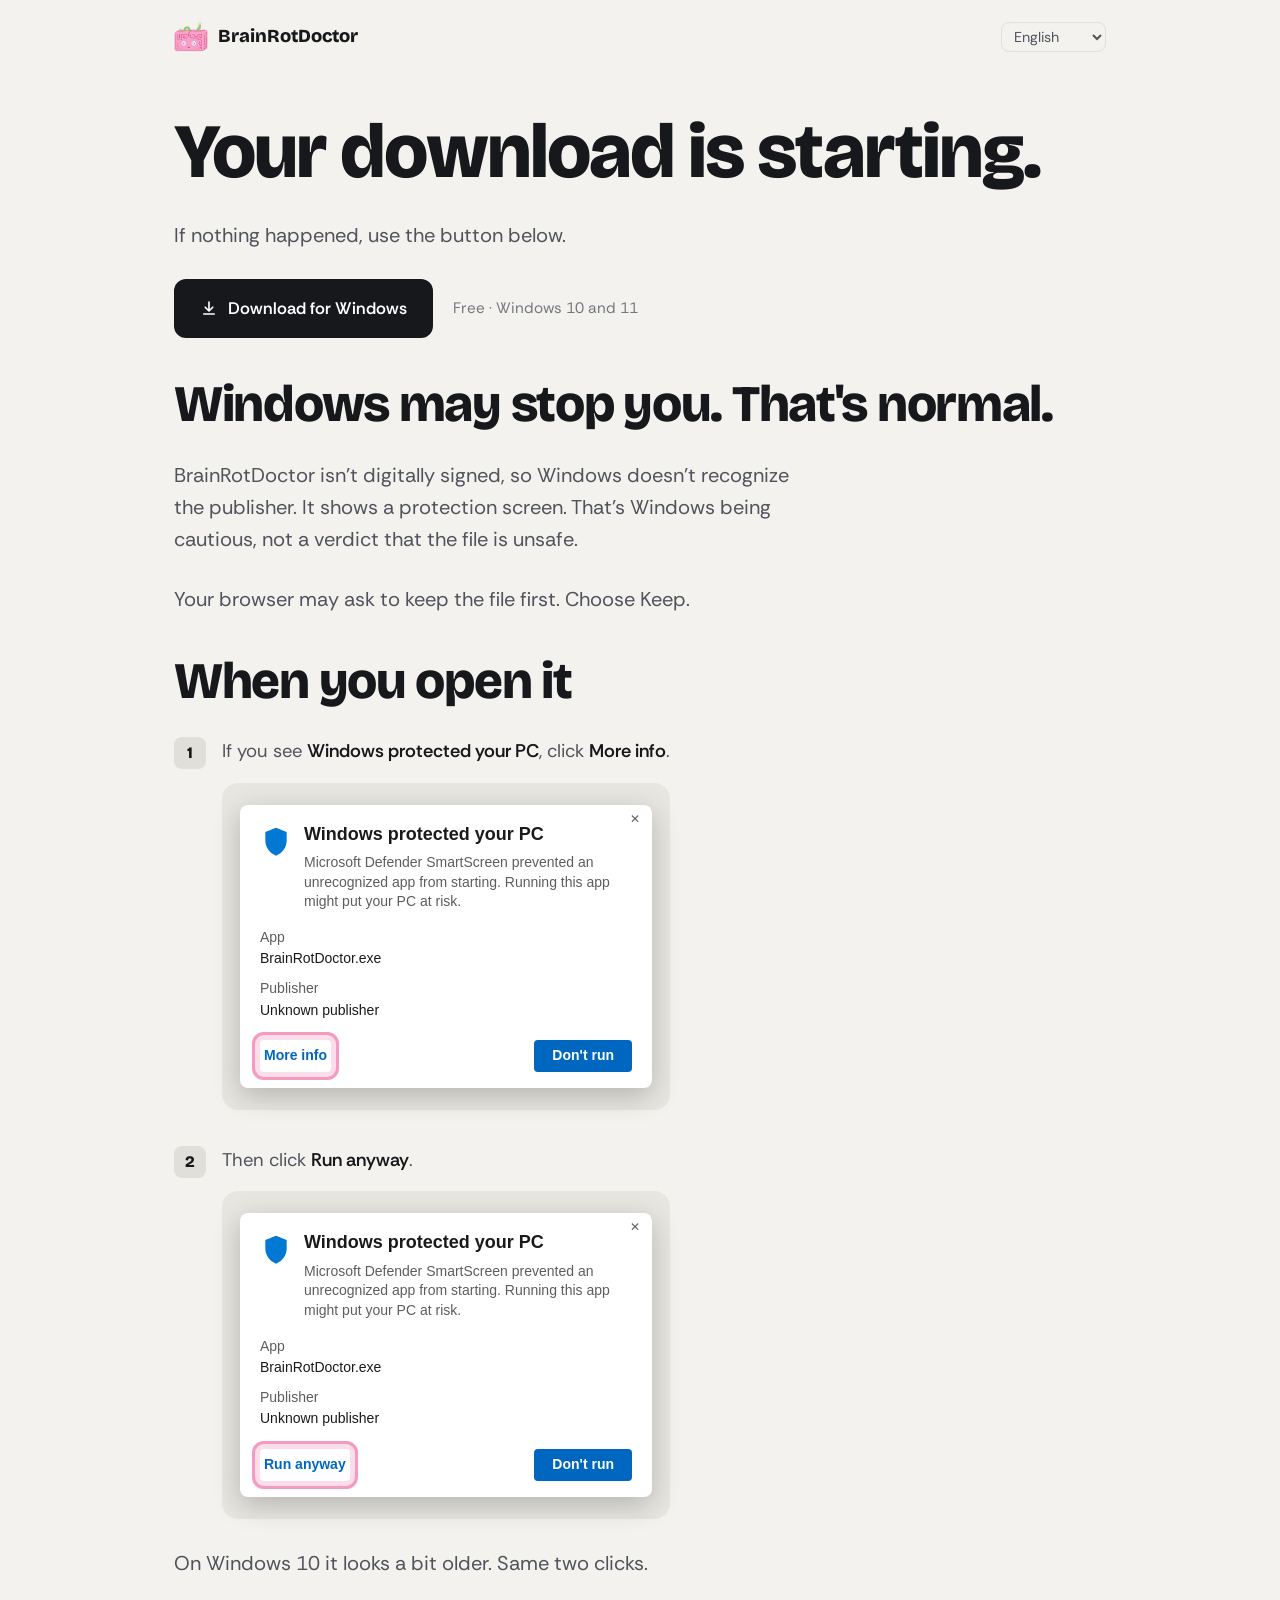
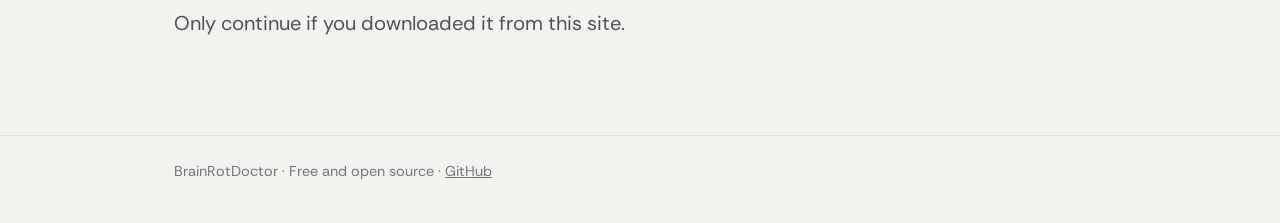
==== docs/download.html @ c675667b "Send downloads through a page that shows how to get past Windows protection" ====
<!doctype html>
<html lang="en">
<head>
  <meta charset="utf-8">
  <meta name="viewport" content="width=device-width, initial-scale=1">
  <title data-i18n="dl.meta.title">Download BrainRotDoctor</title>
  <meta name="description" content="Download BrainRotDoctor for Windows. The app is unsigned, so Windows may show a protection screen — that's normal.">
  <meta name="color-scheme" content="light dark">
  <link rel="icon" href="assets/favicon.ico" sizes="any">
  <link rel="icon" href="assets/icon-512.png" type="image/png">
  <link rel="apple-touch-icon" href="assets/apple-touch-icon.png">
  <meta property="og:title" content="Download BrainRotDoctor">
  <meta property="og:description" content="Free for Windows. The download starts on this page.">
  <meta property="og:image" content="https://llehn.github.io/BrainRotDoctor/assets/og-image.png">
  <meta property="og:type" content="website">
  <meta name="twitter:card" content="summary_large_image">
  <link rel="preconnect" href="https://fonts.googleapis.com">
  <link rel="preconnect" href="https://fonts.gstatic.com" crossorigin>
  <link href="https://fonts.googleapis.com/css2?family=Bricolage+Grotesque:opsz,wght@12..96,800&family=Rethink+Sans:wght@400;600&display=swap" rel="stylesheet">
  <link rel="stylesheet" href="styles.css">
</head>
<body>
  <header class="nav">
    <div class="wrap">
      <a class="brand" href="index.html"><img src="assets/icon-512.png" width="34" height="34" alt=""><span>BrainRotDoctor</span></a>
      <select id="langsel" class="lang" aria-label="Language"></select>
    </div>
  </header>

  <main class="dl">
    <div class="wrap">
      <h1 data-i18n="dl.h1">Your download is starting.</h1>
      <p class="lead" data-i18n="dl.ifnot">If nothing happened, use the button below.</p>
      <div class="get">
        <a class="btn" id="dl-btn" href="https://github.com/llehn/BrainRotDoctor/releases/latest/download/BrainRotDoctor.exe"><svg aria-hidden="true" viewBox="0 0 24 24"><path d="M12 4v12m0 0-5-5m5 5 5-5M5 20h14"/></svg><span data-i18n="download">Download for Windows</span></a>
        <small data-i18n="free">Free · Windows 10 and 11</small>
      </div>

      <h2 data-i18n="dl.why.title">Windows may stop you. That's normal.</h2>
      <p class="lead" data-i18n="dl.why">BrainRotDoctor isn't digitally signed, so Windows doesn't recognize the publisher. It shows a protection screen. That's Windows being cautious, not a verdict that the file is unsafe.</p>
      <p class="lead" data-i18n="dl.browser">Your browser may ask to keep the file first. Choose Keep.</p>

      <h2 data-i18n="dl.steps.title">When you open it</h2>
      <ol class="howto">
        <li>
          <p data-i18n="dl.step1">If you see <b>Windows protected your PC</b>, click <b>More info</b>.</p>
          <div class="ss" aria-hidden="true">
            <div class="ss-win">
              <span class="ss-x">✕</span>
              <div class="ss-head">
                <svg class="ss-shield" viewBox="0 0 24 24"><path fill="#0078D4" d="M12 2 4 5.2v6.5c0 5.1 3.4 9.7 8 11.3 4.6-1.6 8-6.2 8-11.3V5.2L12 2z"/></svg>
                <div>
                  <p class="ss-title" data-i18n="ss.title">Windows protected your PC</p>
                  <p class="ss-body" data-i18n="ss.body">Microsoft Defender SmartScreen prevented an unrecognized app from starting. Running this app might put your PC at risk.</p>
                </div>
              </div>
              <dl class="ss-meta">
                <dt data-i18n="ss.app">App</dt>
                <dd>BrainRotDoctor.exe</dd>
                <dt data-i18n="ss.publisher">Publisher</dt>
                <dd data-i18n="ss.unknown">Unknown publisher</dd>
              </dl>
              <div class="ss-actions">
                <span class="ss-link ss-hit" data-i18n="ss.more">More info</span>
                <span class="ss-dont" data-i18n="ss.dont">Don't run</span>
              </div>
            </div>
          </div>
        </li>
        <li>
          <p data-i18n="dl.step2">Then click <b>Run anyway</b>.</p>
          <div class="ss" aria-hidden="true">
            <div class="ss-win">
              <span class="ss-x">✕</span>
              <div class="ss-head">
                <svg class="ss-shield" viewBox="0 0 24 24"><path fill="#0078D4" d="M12 2 4 5.2v6.5c0 5.1 3.4 9.7 8 11.3 4.6-1.6 8-6.2 8-11.3V5.2L12 2z"/></svg>
                <div>
                  <p class="ss-title" data-i18n="ss.title">Windows protected your PC</p>
                  <p class="ss-body" data-i18n="ss.body">Microsoft Defender SmartScreen prevented an unrecognized app from starting. Running this app might put your PC at risk.</p>
                </div>
              </div>
              <dl class="ss-meta">
                <dt data-i18n="ss.app">App</dt>
                <dd>BrainRotDoctor.exe</dd>
                <dt data-i18n="ss.publisher">Publisher</dt>
                <dd data-i18n="ss.unknown">Unknown publisher</dd>
              </dl>
              <div class="ss-actions">
                <span class="ss-link ss-hit" data-i18n="ss.run">Run anyway</span>
                <span class="ss-dont" data-i18n="ss.dont">Don't run</span>
              </div>
            </div>
          </div>
        </li>
      </ol>
      <p class="lead" data-i18n="dl.win10">On Windows 10 it looks a bit older. Same two clicks.</p>
      <p class="lead" data-i18n="dl.trust">Only continue if you downloaded it from this site.</p>
    </div>
  </main>

  <footer class="footer">
    <div class="wrap">
      <span data-i18n="footer">BrainRotDoctor · Free and open source · <a href="https://github.com/llehn/BrainRotDoctor">GitHub</a></span>
    </div>
  </footer>

  <script src="i18n.js"></script>
  <script>
    (function () {
      var btn = document.getElementById("dl-btn");
      if (!btn) return;
      function start() {
        var iframe = document.createElement("iframe");
        iframe.setAttribute("aria-hidden", "true");
        iframe.style.display = "none";
        iframe.src = btn.href;
        document.body.appendChild(iframe);
      }
      if (document.readyState === "complete") start();
      else window.addEventListener("load", start);
    })();
  </script>
</body>
</html>
---- docs/styles.css ----
/* BrainRotDoctor site. Three beats in one column: recognise the problem, see the
   promise, see why it holds. Colours follow the app (warm greys, teal accent) and
   the brain (pink). Light and dark follow the system, as the app does. */

:root {
  --bg: #F3F2EF;
  --line: #E1DFD9;
  --fg: #17181B;
  --fg-2: #50535B;
  --fg-3: #74777F;
  --accent: #0B6B63;
  --pink: #F59AC0;
  --btn: #17181B;
  --btn-fg: #FFFFFF;
  --display: "Bricolage Grotesque", "Segoe UI", system-ui, sans-serif;
  --body: "Rethink Sans", "Segoe UI", system-ui, sans-serif;
  color-scheme: light dark;
}

@media (prefers-color-scheme: dark) {
  :root {
    --bg: #16171A;
    --line: #303137;
    --fg: #EDEDEF;
    --fg-2: #B5B7BE;
    --fg-3: #8D9098;
    --accent: #3BB0A1;
    --btn: #EDEDEF;
    --btn-fg: #16171A;
  }
}

* { box-sizing: border-box; }
html { scroll-behavior: smooth; }
@media (prefers-reduced-motion: reduce) { html { scroll-behavior: auto; } }
body {
  margin: 0;
  background: var(--bg);
  color: var(--fg);
  font-family: var(--body);
  font-size: 18px;
  line-height: 1.6;
  -webkit-font-smoothing: antialiased;
}
img { max-width: 100%; height: auto; display: block; }
a { color: inherit; }
p { margin: 0; }
:focus-visible { outline: 2px solid var(--accent); outline-offset: 3px; border-radius: 6px; }

.wrap { max-width: 980px; margin-inline: auto; padding-inline: 24px; }
@media (max-width: 480px) { .wrap { padding-inline: 16px; } }

h1, h2 { font-family: var(--display); font-weight: 800; margin: 0; text-wrap: balance; letter-spacing: -.025em; }
h1 { font-size: clamp(2.6rem, 7vw, 4.8rem); line-height: 1; }
h2 { font-size: clamp(2rem, 4.6vw, 3.2rem); line-height: 1.05; }

/* Nav */
.nav { padding-block: 20px; }
.nav .wrap { display: flex; align-items: center; justify-content: space-between; gap: 16px; }
.brand { display: flex; align-items: center; gap: 10px; text-decoration: none; font-family: var(--display); font-weight: 800; font-size: 1.15rem; }
.brand img { width: 34px; height: 34px; }
.lang { font: inherit; font-size: .9rem; color: var(--fg-2); background: transparent; border: 1px solid var(--line); border-radius: 8px; padding: 4px 8px; }

/* Download */
.btn {
  display: inline-flex; align-items: center; gap: 10px;
  padding: 16px 26px; border-radius: 12px; text-decoration: none;
  font-weight: 600; font-size: 1.05rem;
  background: var(--btn); color: var(--btn-fg);
  transition: transform .15s ease;
}
.btn:hover { transform: translateY(-1px); }
.btn svg { width: 18px; height: 18px; fill: none; stroke: currentColor; stroke-width: 2.2; stroke-linecap: round; stroke-linejoin: round; }
@media (prefers-reduced-motion: reduce) { .btn { transition: none; } .btn:hover { transform: none; } }
.get { display: flex; flex-wrap: wrap; align-items: center; gap: 12px 20px; }
.get small { font-size: .95rem; color: var(--fg-3); }

/* The problem and the promise */
.hero { display: grid; grid-template-columns: minmax(0, 1.5fr) minmax(0, 1fr); gap: 40px; align-items: center; padding-block: 56px 96px; }
.hero-copy { display: grid; gap: 28px; }
.recognise, .promise { font-size: 1.25rem; color: var(--fg-2); max-width: 28em; }
.promise b { color: var(--fg); font-weight: 600; }
.hero-art { display: grid; place-items: center; }
.hero-art img { width: min(100%, 360px); filter: drop-shadow(0 24px 30px rgba(184, 63, 122, .18)); }
@media (max-width: 760px) {
  .hero { grid-template-columns: 1fr; padding-block: 16px 72px; }
  .hero-art { order: -1; justify-items: start; }
  .hero-art img { width: 140px; }
}

/* Why it holds */
.holds { padding-block: 88px; border-top: 1px solid var(--line); }
.holds .wrap { display: grid; gap: 28px; }
.holds p { font-size: 1.25rem; color: var(--fg-2); max-width: 32em; }
.holds p b { color: var(--fg); font-weight: 600; }
.holds h2 span { box-shadow: inset 0 -.28em 0 color-mix(in srgb, var(--pink) 55%, transparent); }

/* Get it */
.closer { padding-block: 72px 96px; border-top: 1px solid var(--line); }
.closer .wrap { display: grid; gap: 28px; justify-items: start; }

.footer { padding-block: 24px 40px; border-top: 1px solid var(--line); font-size: .9rem; color: var(--fg-3); }

/* Download landing page */
.dl { padding-block: 40px 96px; }
.dl .wrap { display: grid; gap: 28px; justify-items: start; }
.dl .lead { font-size: 1.25rem; color: var(--fg-2); max-width: 32em; }
.dl h2 { padding-top: 12px; }
.howto {
  margin: 0;
  padding: 0;
  list-style: none;
  display: grid;
  gap: 36px;
  counter-reset: step;
  width: 100%;
}
.howto li {
  counter-increment: step;
  position: relative;
  padding-left: 48px;
  display: grid;
  gap: 16px;
  font-size: 1.15rem;
  color: var(--fg-2);
  max-width: 36em;
}
.howto li > p { margin: 0; }
.howto li b { color: var(--fg); font-weight: 600; }
.howto li::before {
  content: counter(step);
  position: absolute;
  left: 0;
  top: 0;
  width: 32px;
  height: 32px;
  border-radius: 8px;
  background: var(--line);
  color: var(--fg);
  font-family: var(--display);
  font-weight: 800;
  font-size: 1rem;
  display: grid;
  place-items: center;
}

/* Windows SmartScreen replica — stays light, like the real dialog */
.ss {
  background: color-mix(in srgb, var(--line) 65%, var(--bg));
  padding: 22px 18px;
  border-radius: 16px;
  max-width: 28rem;
}
.ss-win {
  position: relative;
  background: #fff;
  color: #1a1a1a;
  color-scheme: light;
  border-radius: 8px;
  box-shadow: 0 8px 28px rgba(0, 0, 0, .22);
  padding: 18px 20px 16px;
  font-family: "Segoe UI Variable Text", "Segoe UI", "Segoe UI Emoji", sans-serif;
  font-size: 14px;
  line-height: 1.4;
}
.ss-x {
  position: absolute;
  top: 8px;
  right: 12px;
  color: #5d5d5d;
  font-size: 12px;
  line-height: 1;
}
.ss-head { display: grid; grid-template-columns: 32px 1fr; gap: 12px; padding-right: 16px; }
.ss-shield { width: 32px; height: 32px; margin-top: 2px; }
.ss-title { font-size: 18px; font-weight: 600; line-height: 1.25; margin: 0 0 8px; }
.ss-body { margin: 0; color: #5d5d5d; }
.ss-meta {
  margin: 16px 0 0;
  padding: 0;
  display: grid;
  gap: 2px;
}
.ss-meta dt { color: #5d5d5d; font-weight: 400; }
.ss-meta dd { margin: 0 0 8px; }
.ss-meta dd:last-child { margin-bottom: 0; }
.ss-actions {
  display: flex;
  align-items: center;
  justify-content: space-between;
  gap: 12px;
  margin-top: 20px;
}
.ss-link { color: #0067c0; font-weight: 600; padding: 6px 4px; }
.ss-dont {
  background: #0067c0;
  color: #fff;
  font-weight: 600;
  padding: 6px 18px;
  border-radius: 4px;
  white-space: nowrap;
}
.ss-hit {
  outline: 3px solid #F59AC0;
  outline-offset: 5px;
  border-radius: 4px;
  box-shadow: 0 0 0 8px color-mix(in srgb, #F59AC0 32%, transparent);
}
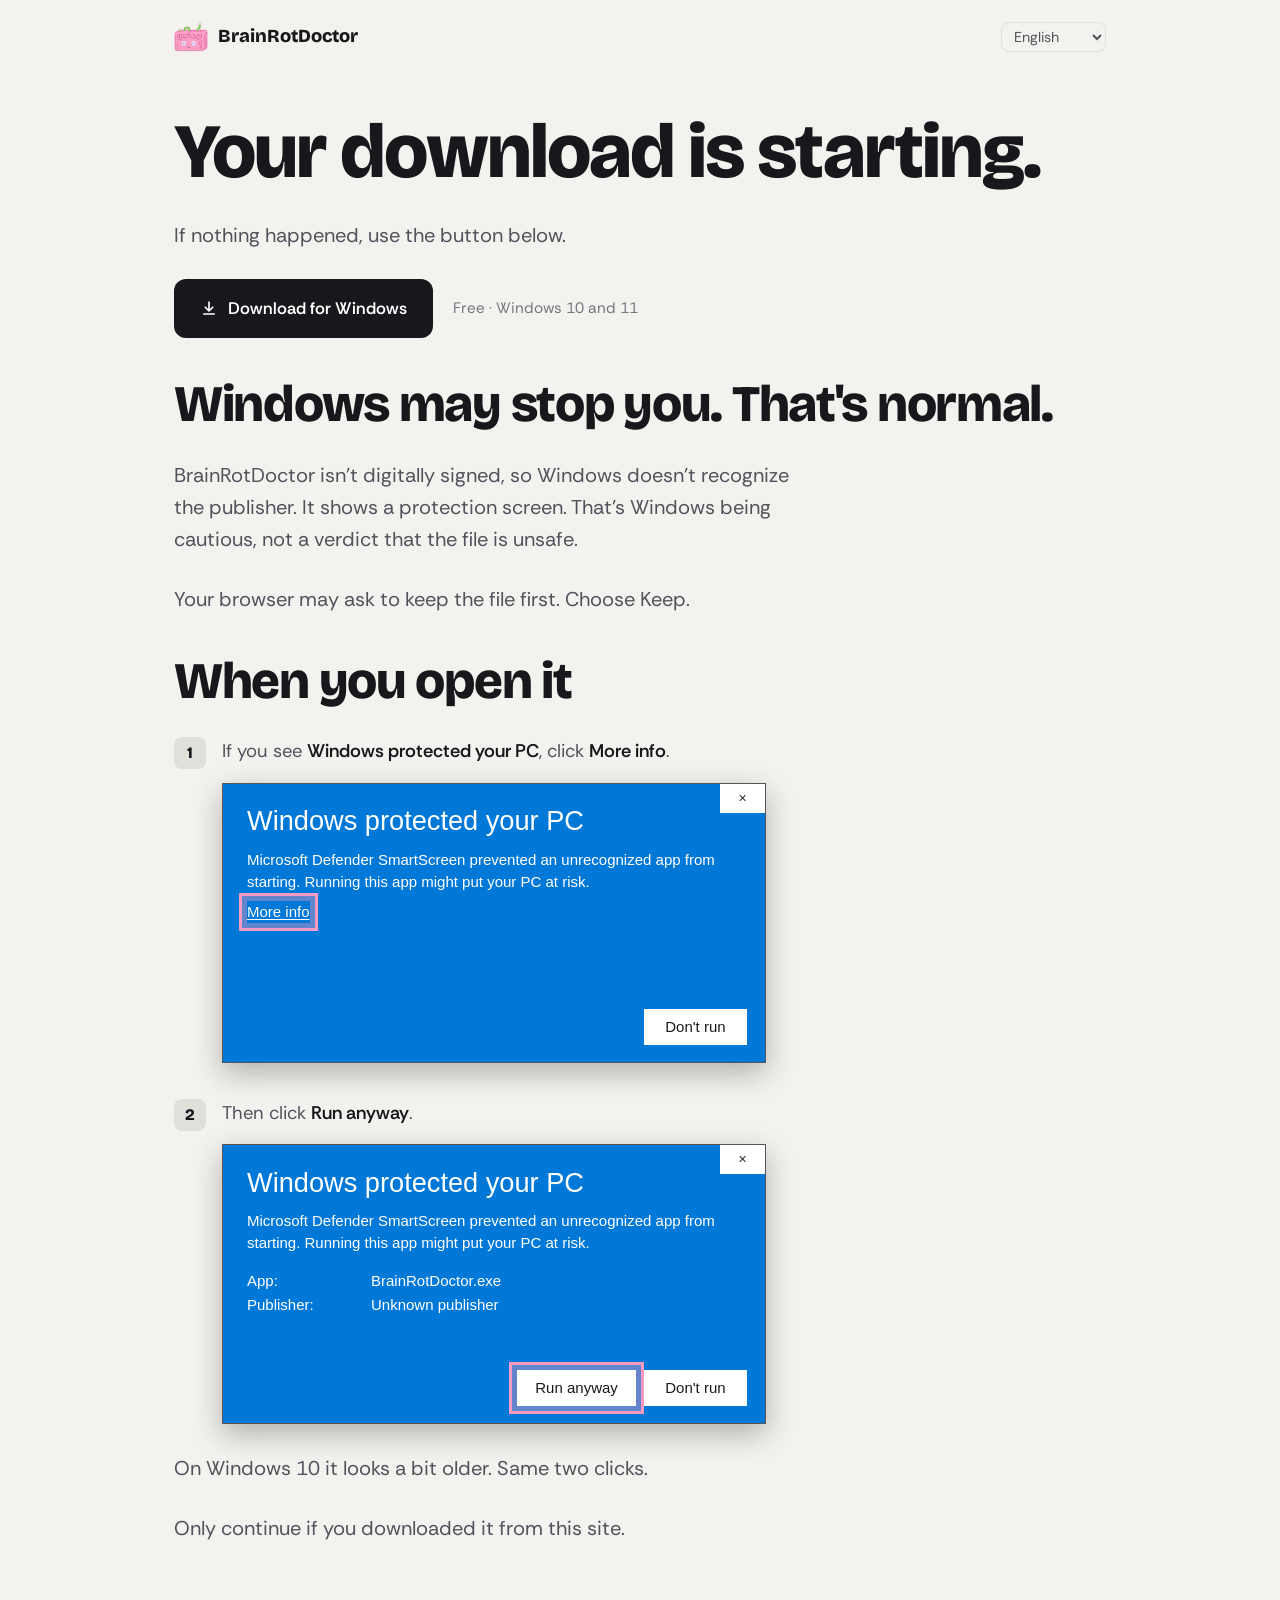
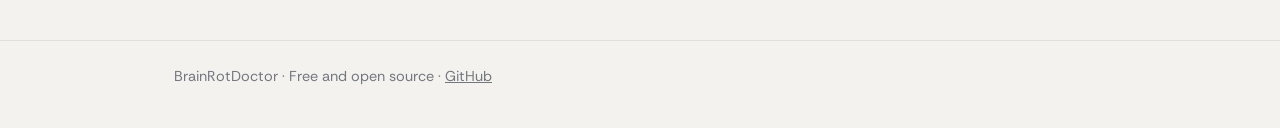
==== commit c1b5d496: "Make the Windows warning look like the real blue SmartScreen window" ====
--- a/docs/download.html
+++ b/docs/download.html
@@ -47,22 +47,11 @@
           <div class="ss" aria-hidden="true">
             <div class="ss-win">
               <span class="ss-x">✕</span>
-              <div class="ss-head">
-                <svg class="ss-shield" viewBox="0 0 24 24"><path fill="#0078D4" d="M12 2 4 5.2v6.5c0 5.1 3.4 9.7 8 11.3 4.6-1.6 8-6.2 8-11.3V5.2L12 2z"/></svg>
-                <div>
-                  <p class="ss-title" data-i18n="ss.title">Windows protected your PC</p>
-                  <p class="ss-body" data-i18n="ss.body">Microsoft Defender SmartScreen prevented an unrecognized app from starting. Running this app might put your PC at risk.</p>
-                </div>
-              </div>
-              <dl class="ss-meta">
-                <dt data-i18n="ss.app">App</dt>
-                <dd>BrainRotDoctor.exe</dd>
-                <dt data-i18n="ss.publisher">Publisher</dt>
-                <dd data-i18n="ss.unknown">Unknown publisher</dd>
-              </dl>
+              <p class="ss-title" data-i18n="ss.title">Windows protected your PC</p>
+              <p class="ss-body" data-i18n="ss.body">Microsoft Defender SmartScreen prevented an unrecognized app from starting. Running this app might put your PC at risk.</p>
+              <p class="ss-more ss-hit" data-i18n="ss.more">More info</p>
               <div class="ss-actions">
-                <span class="ss-link ss-hit" data-i18n="ss.more">More info</span>
-                <span class="ss-dont" data-i18n="ss.dont">Don't run</span>
+                <span class="ss-btn" data-i18n="ss.dont">Don't run</span>
               </div>
             </div>
           </div>
@@ -72,13 +61,8 @@
           <div class="ss" aria-hidden="true">
             <div class="ss-win">
               <span class="ss-x">✕</span>
-              <div class="ss-head">
-                <svg class="ss-shield" viewBox="0 0 24 24"><path fill="#0078D4" d="M12 2 4 5.2v6.5c0 5.1 3.4 9.7 8 11.3 4.6-1.6 8-6.2 8-11.3V5.2L12 2z"/></svg>
-                <div>
-                  <p class="ss-title" data-i18n="ss.title">Windows protected your PC</p>
-                  <p class="ss-body" data-i18n="ss.body">Microsoft Defender SmartScreen prevented an unrecognized app from starting. Running this app might put your PC at risk.</p>
-                </div>
-              </div>
+              <p class="ss-title" data-i18n="ss.title">Windows protected your PC</p>
+              <p class="ss-body" data-i18n="ss.body">Microsoft Defender SmartScreen prevented an unrecognized app from starting. Running this app might put your PC at risk.</p>
               <dl class="ss-meta">
                 <dt data-i18n="ss.app">App</dt>
                 <dd>BrainRotDoctor.exe</dd>
@@ -86,8 +70,8 @@
                 <dd data-i18n="ss.unknown">Unknown publisher</dd>
               </dl>
               <div class="ss-actions">
-                <span class="ss-link ss-hit" data-i18n="ss.run">Run anyway</span>
-                <span class="ss-dont" data-i18n="ss.dont">Don't run</span>
+                <span class="ss-btn ss-hit" data-i18n="ss.run">Run anyway</span>
+                <span class="ss-btn" data-i18n="ss.dont">Don't run</span>
               </div>
             </div>
           </div>
--- a/docs/styles.css
+++ b/docs/styles.css
@@ -144,65 +144,89 @@
   place-items: center;
 }
 
-/* Windows SmartScreen replica — stays light, like the real dialog */
+/* Windows SmartScreen replica — the real dialog is a blue window */
 .ss {
-  background: color-mix(in srgb, var(--line) 65%, var(--bg));
-  padding: 22px 18px;
-  border-radius: 16px;
-  max-width: 28rem;
+  width: 100%;
+  max-width: 34rem;
 }
 .ss-win {
   position: relative;
+  min-height: 17.5rem;
+  background: #0078D7;
+  color: #fff;
+  color-scheme: light;
+  border: 1px solid #555;
+  box-shadow: 0 10px 28px rgba(0, 0, 0, .28);
+  font-family: "Segoe UI", "Segoe UI Emoji", sans-serif;
+  font-size: 15px;
+  line-height: 1.45;
+  padding: 1.35rem 1.5rem 4.2rem;
+}
+.ss-x {
+  position: absolute;
+  top: 0;
+  right: 0;
+  width: 45px;
+  height: 29px;
+  background: #fff;
+  color: #333;
+  display: grid;
+  place-items: center;
+  font-size: 11px;
+  line-height: 1;
+}
+.ss-title {
+  margin: 0 2.5rem .7rem 0;
+  font-size: 1.7rem;
+  font-weight: 300;
+  letter-spacing: 0;
+  line-height: 1.2;
+  font-family: "Segoe UI Light", "Segoe UI", sans-serif;
+}
+.ss-body {
+  margin: 0;
+  max-width: 36em;
+  font-weight: 400;
+}
+.ss-more {
+  display: inline-block;
+  margin: .55rem 0 0;
+  color: #fff;
+  text-decoration: underline;
+  text-underline-offset: 2px;
+  font-weight: 400;
+}
+.ss-meta {
+  margin: 1rem 0 0;
+  padding: 0;
+  display: grid;
+  grid-template-columns: 7.2em 1fr;
+  column-gap: 1rem;
+  row-gap: .15rem;
+  max-width: 36em;
+}
+.ss-meta dt { margin: 0; font-weight: 400; }
+.ss-meta dt::after { content: ":"; }
+.ss-meta dd { margin: 0; }
+.ss-actions {
+  position: absolute;
+  right: 1.15rem;
+  bottom: 1.05rem;
+  display: flex;
+  gap: 8px;
+}
+.ss-btn {
   background: #fff;
   color: #1a1a1a;
-  color-scheme: light;
-  border-radius: 8px;
-  box-shadow: 0 8px 28px rgba(0, 0, 0, .22);
-  padding: 18px 20px 16px;
-  font-family: "Segoe UI Variable Text", "Segoe UI", "Segoe UI Emoji", sans-serif;
-  font-size: 14px;
-  line-height: 1.4;
-}
-.ss-x {
-  position: absolute;
-  top: 8px;
-  right: 12px;
-  color: #5d5d5d;
-  font-size: 12px;
-  line-height: 1;
-}
-.ss-head { display: grid; grid-template-columns: 32px 1fr; gap: 12px; padding-right: 16px; }
-.ss-shield { width: 32px; height: 32px; margin-top: 2px; }
-.ss-title { font-size: 18px; font-weight: 600; line-height: 1.25; margin: 0 0 8px; }
-.ss-body { margin: 0; color: #5d5d5d; }
-.ss-meta {
-  margin: 16px 0 0;
-  padding: 0;
-  display: grid;
-  gap: 2px;
-}
-.ss-meta dt { color: #5d5d5d; font-weight: 400; }
-.ss-meta dd { margin: 0 0 8px; }
-.ss-meta dd:last-child { margin-bottom: 0; }
-.ss-actions {
-  display: flex;
-  align-items: center;
-  justify-content: space-between;
-  gap: 12px;
-  margin-top: 20px;
-}
-.ss-link { color: #0067c0; font-weight: 600; padding: 6px 4px; }
-.ss-dont {
-  background: #0067c0;
-  color: #fff;
-  font-weight: 600;
-  padding: 6px 18px;
-  border-radius: 4px;
+  padding: .45rem 1.15rem;
+  min-width: 6.4rem;
+  text-align: center;
+  font-size: 15px;
+  font-weight: 400;
   white-space: nowrap;
 }
 .ss-hit {
   outline: 3px solid #F59AC0;
   outline-offset: 5px;
-  border-radius: 4px;
-  box-shadow: 0 0 0 8px color-mix(in srgb, #F59AC0 32%, transparent);
-}
+  box-shadow: 0 0 0 8px color-mix(in srgb, #F59AC0 40%, transparent);
+}
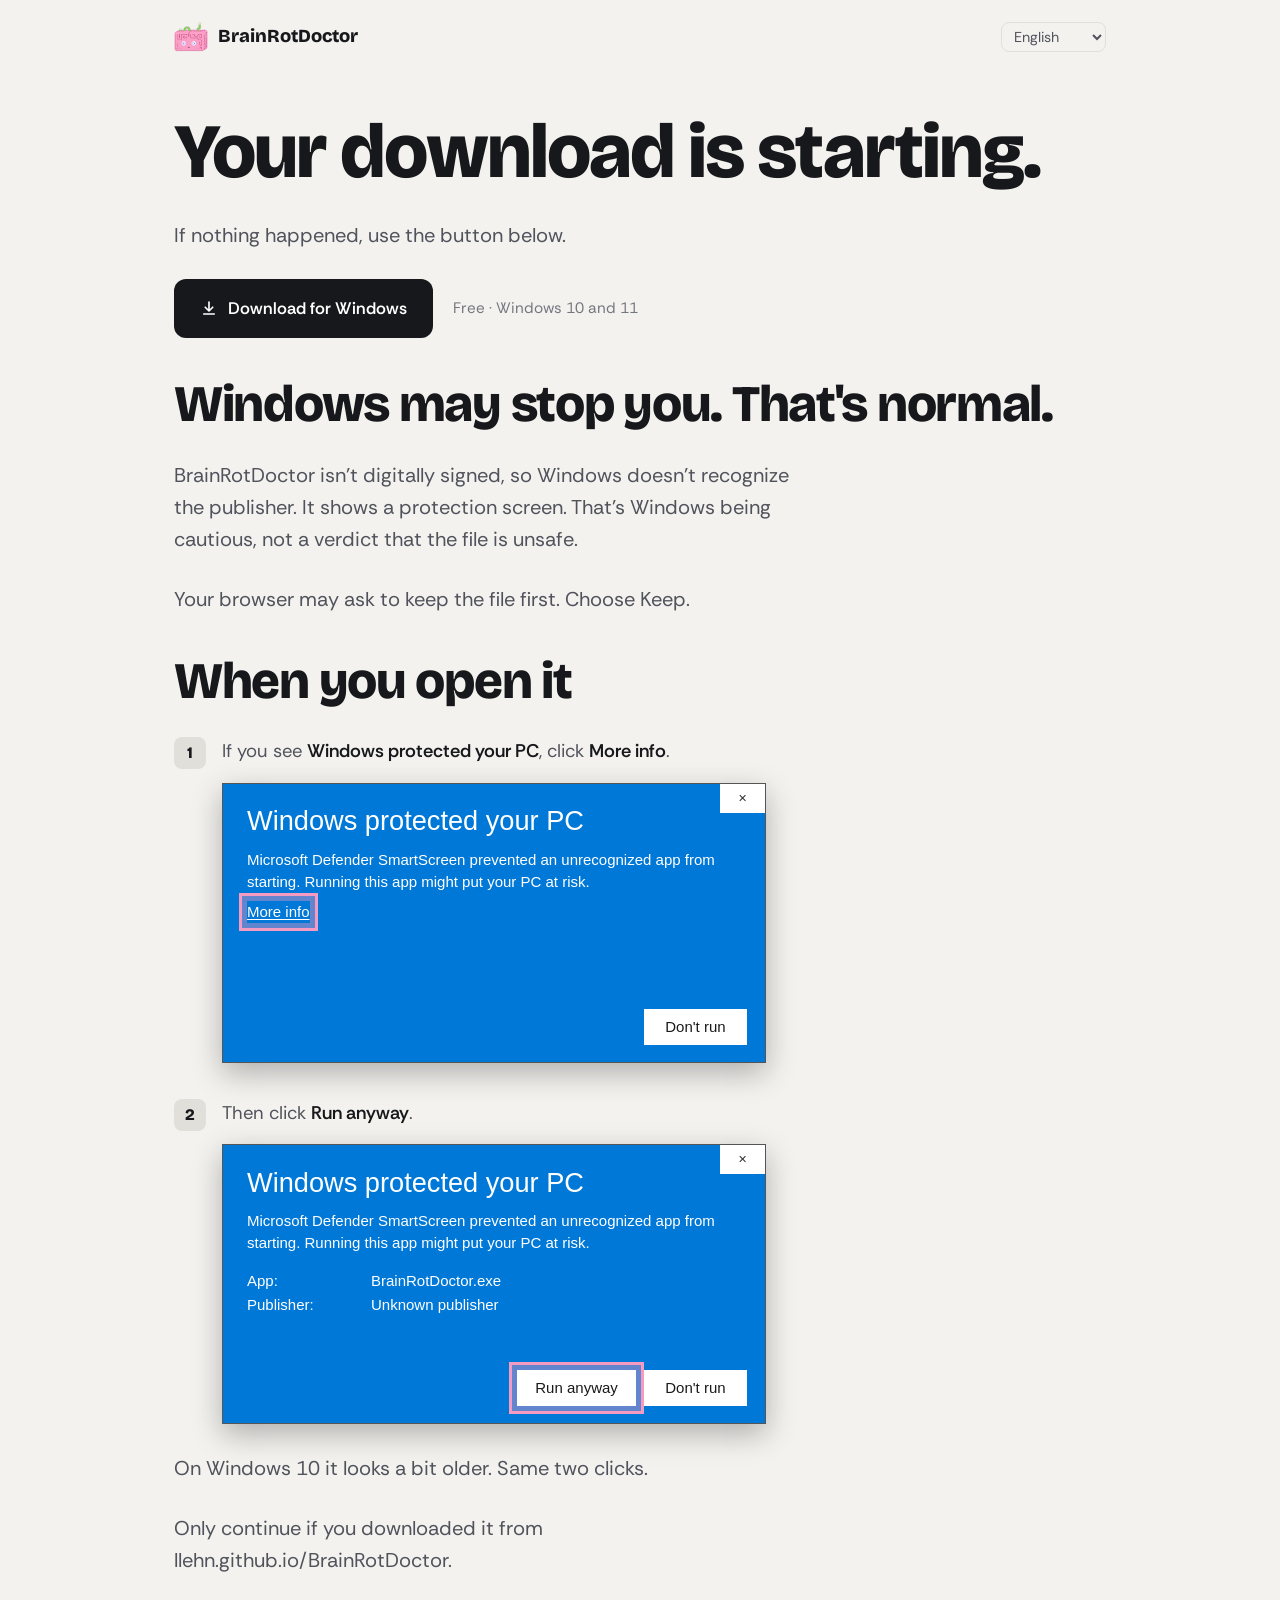
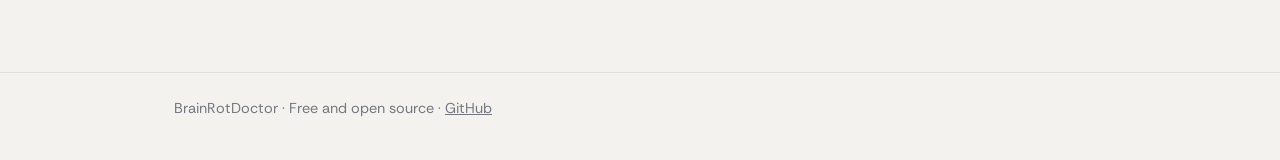
==== commit 3d48c269: "Name the real download site in the Windows warning, not just 'this page' Only click through SmartScr" ====
--- a/docs/download.html
+++ b/docs/download.html
@@ -78,7 +78,7 @@
         </li>
       </ol>
       <p class="lead" data-i18n="dl.win10">On Windows 10 it looks a bit older. Same two clicks.</p>
-      <p class="lead" data-i18n="dl.trust">Only continue if you downloaded it from this site.</p>
+      <p class="lead" data-i18n="dl.trust">Only continue if you downloaded it from llehn.github.io/BrainRotDoctor.</p>
     </div>
   </main>
 
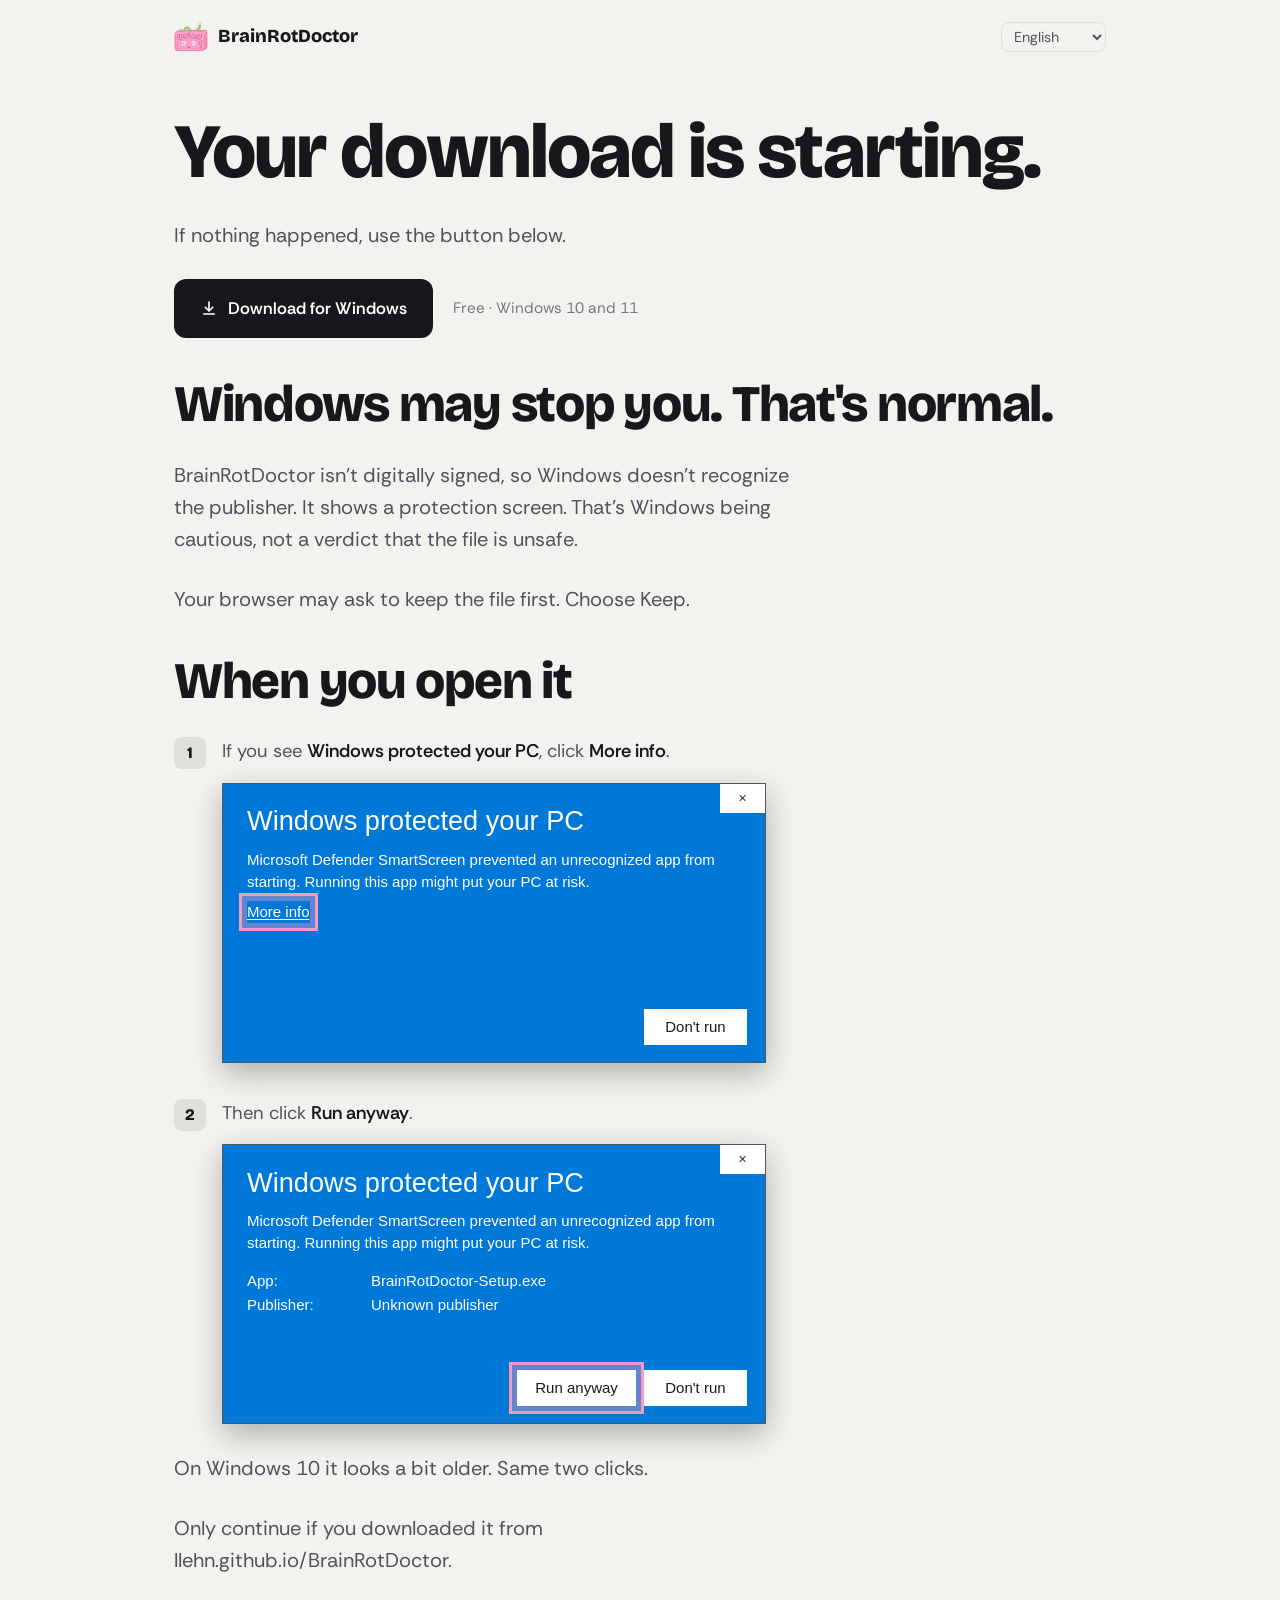
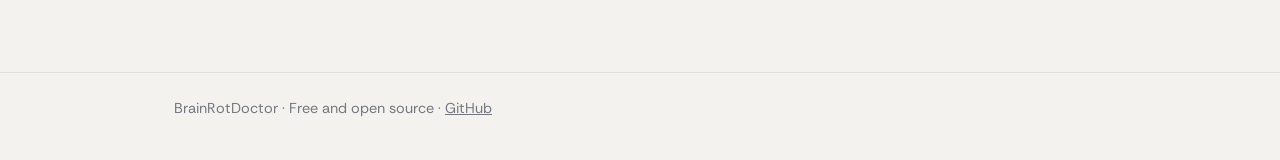
==== commit efdf08f0: "Show Install on the first Run anyway, even if native libraries are not ready yet The download is now" ====
--- a/docs/download.html
+++ b/docs/download.html
@@ -32,7 +32,7 @@
       <h1 data-i18n="dl.h1">Your download is starting.</h1>
       <p class="lead" data-i18n="dl.ifnot">If nothing happened, use the button below.</p>
       <div class="get">
-        <a class="btn" id="dl-btn" href="https://github.com/llehn/BrainRotDoctor/releases/latest/download/BrainRotDoctor.exe"><svg aria-hidden="true" viewBox="0 0 24 24"><path d="M12 4v12m0 0-5-5m5 5 5-5M5 20h14"/></svg><span data-i18n="download">Download for Windows</span></a>
+        <a class="btn" id="dl-btn" href="https://github.com/llehn/BrainRotDoctor/releases/latest/download/BrainRotDoctor-Setup.exe"><svg aria-hidden="true" viewBox="0 0 24 24"><path d="M12 4v12m0 0-5-5m5 5 5-5M5 20h14"/></svg><span data-i18n="download">Download for Windows</span></a>
         <small data-i18n="free">Free · Windows 10 and 11</small>
       </div>
 
@@ -65,7 +65,7 @@
               <p class="ss-body" data-i18n="ss.body">Microsoft Defender SmartScreen prevented an unrecognized app from starting. Running this app might put your PC at risk.</p>
               <dl class="ss-meta">
                 <dt data-i18n="ss.app">App</dt>
-                <dd>BrainRotDoctor.exe</dd>
+                <dd>BrainRotDoctor-Setup.exe</dd>
                 <dt data-i18n="ss.publisher">Publisher</dt>
                 <dd data-i18n="ss.unknown">Unknown publisher</dd>
               </dl>
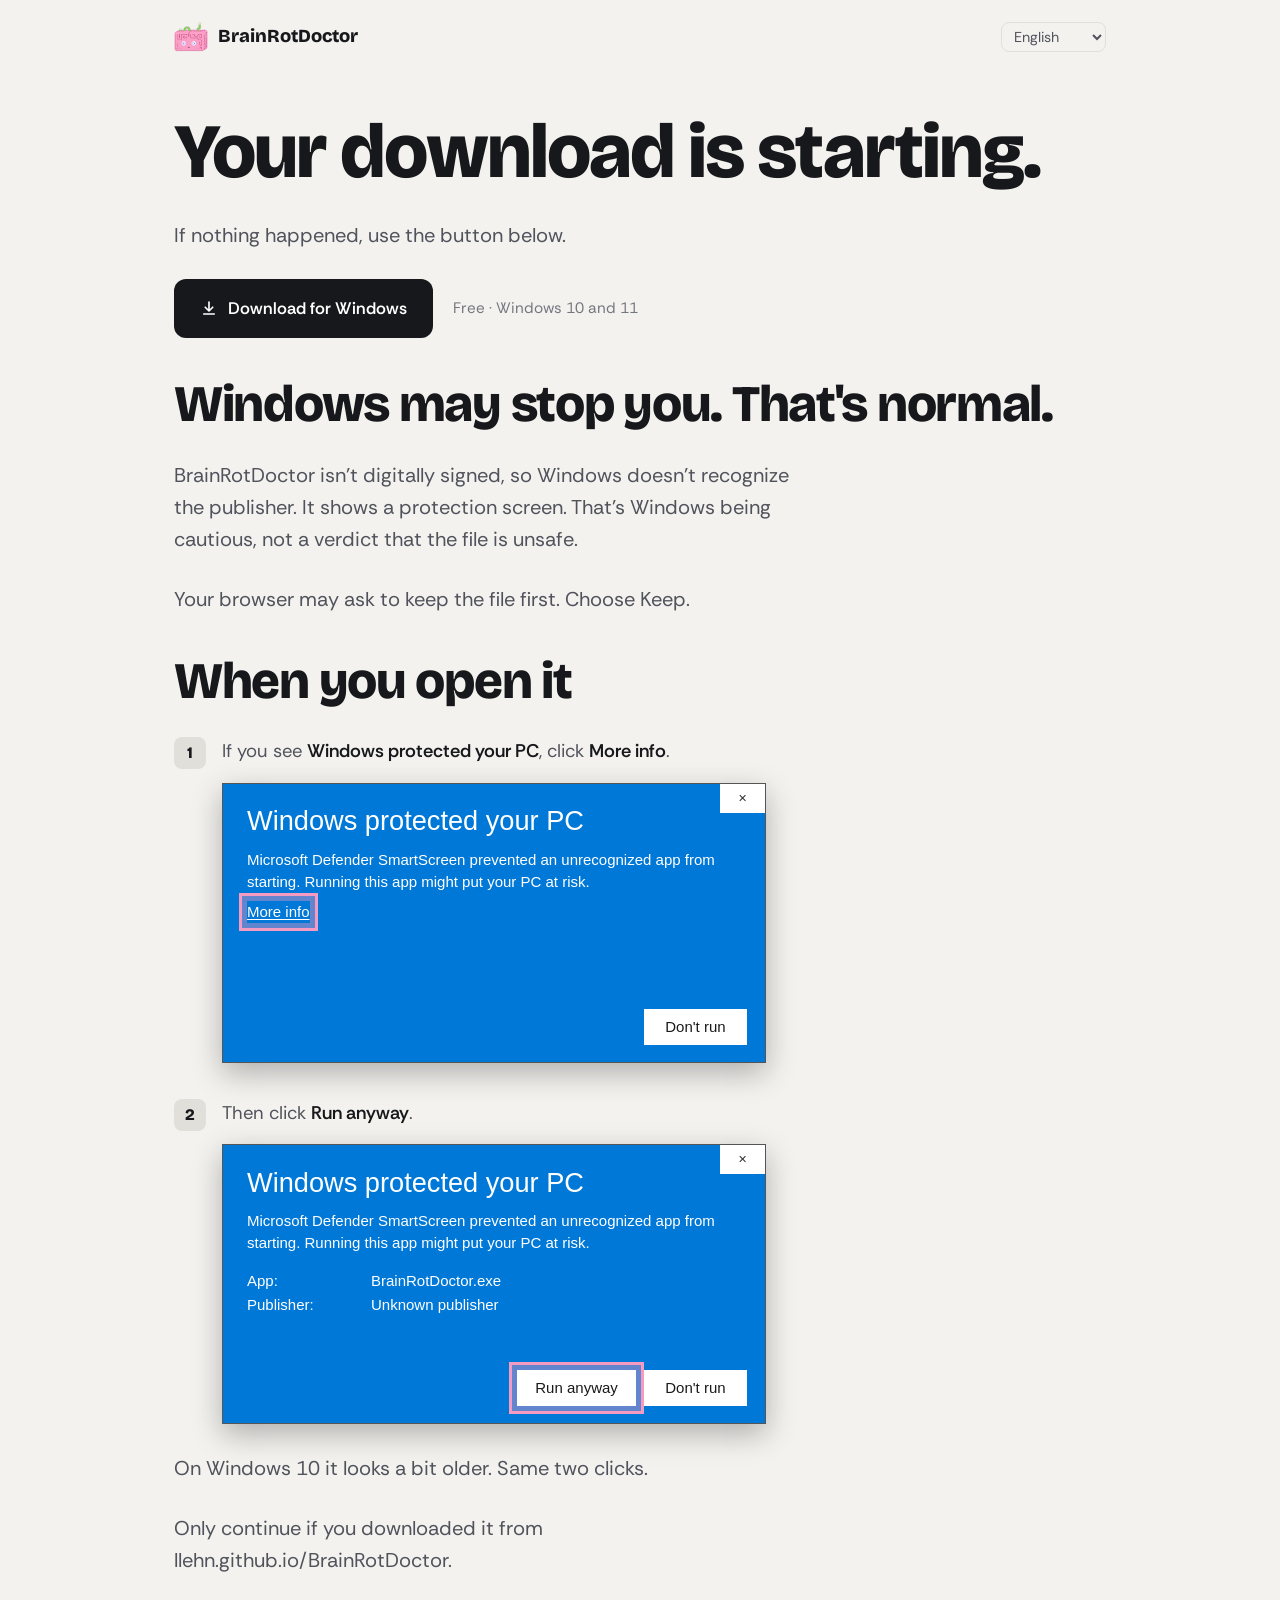
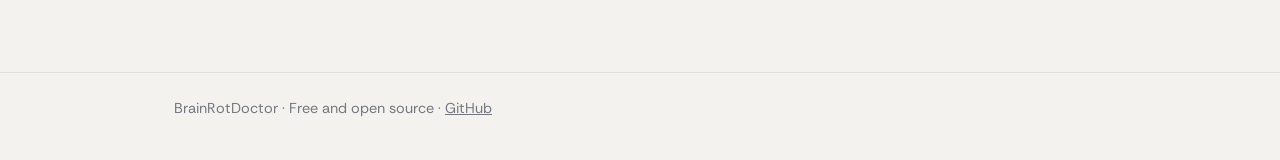
==== commit dab0a414: "Retry the Install window in the same exe; drop the packed starter Defender flagged an exe with anoth" ====
--- a/docs/download.html
+++ b/docs/download.html
@@ -32,7 +32,7 @@
       <h1 data-i18n="dl.h1">Your download is starting.</h1>
       <p class="lead" data-i18n="dl.ifnot">If nothing happened, use the button below.</p>
       <div class="get">
-        <a class="btn" id="dl-btn" href="https://github.com/llehn/BrainRotDoctor/releases/latest/download/BrainRotDoctor-Setup.exe"><svg aria-hidden="true" viewBox="0 0 24 24"><path d="M12 4v12m0 0-5-5m5 5 5-5M5 20h14"/></svg><span data-i18n="download">Download for Windows</span></a>
+        <a class="btn" id="dl-btn" href="https://github.com/llehn/BrainRotDoctor/releases/latest/download/BrainRotDoctor.exe"><svg aria-hidden="true" viewBox="0 0 24 24"><path d="M12 4v12m0 0-5-5m5 5 5-5M5 20h14"/></svg><span data-i18n="download">Download for Windows</span></a>
         <small data-i18n="free">Free · Windows 10 and 11</small>
       </div>
 
@@ -65,7 +65,7 @@
               <p class="ss-body" data-i18n="ss.body">Microsoft Defender SmartScreen prevented an unrecognized app from starting. Running this app might put your PC at risk.</p>
               <dl class="ss-meta">
                 <dt data-i18n="ss.app">App</dt>
-                <dd>BrainRotDoctor-Setup.exe</dd>
+                <dd>BrainRotDoctor.exe</dd>
                 <dt data-i18n="ss.publisher">Publisher</dt>
                 <dd data-i18n="ss.unknown">Unknown publisher</dd>
               </dl>
